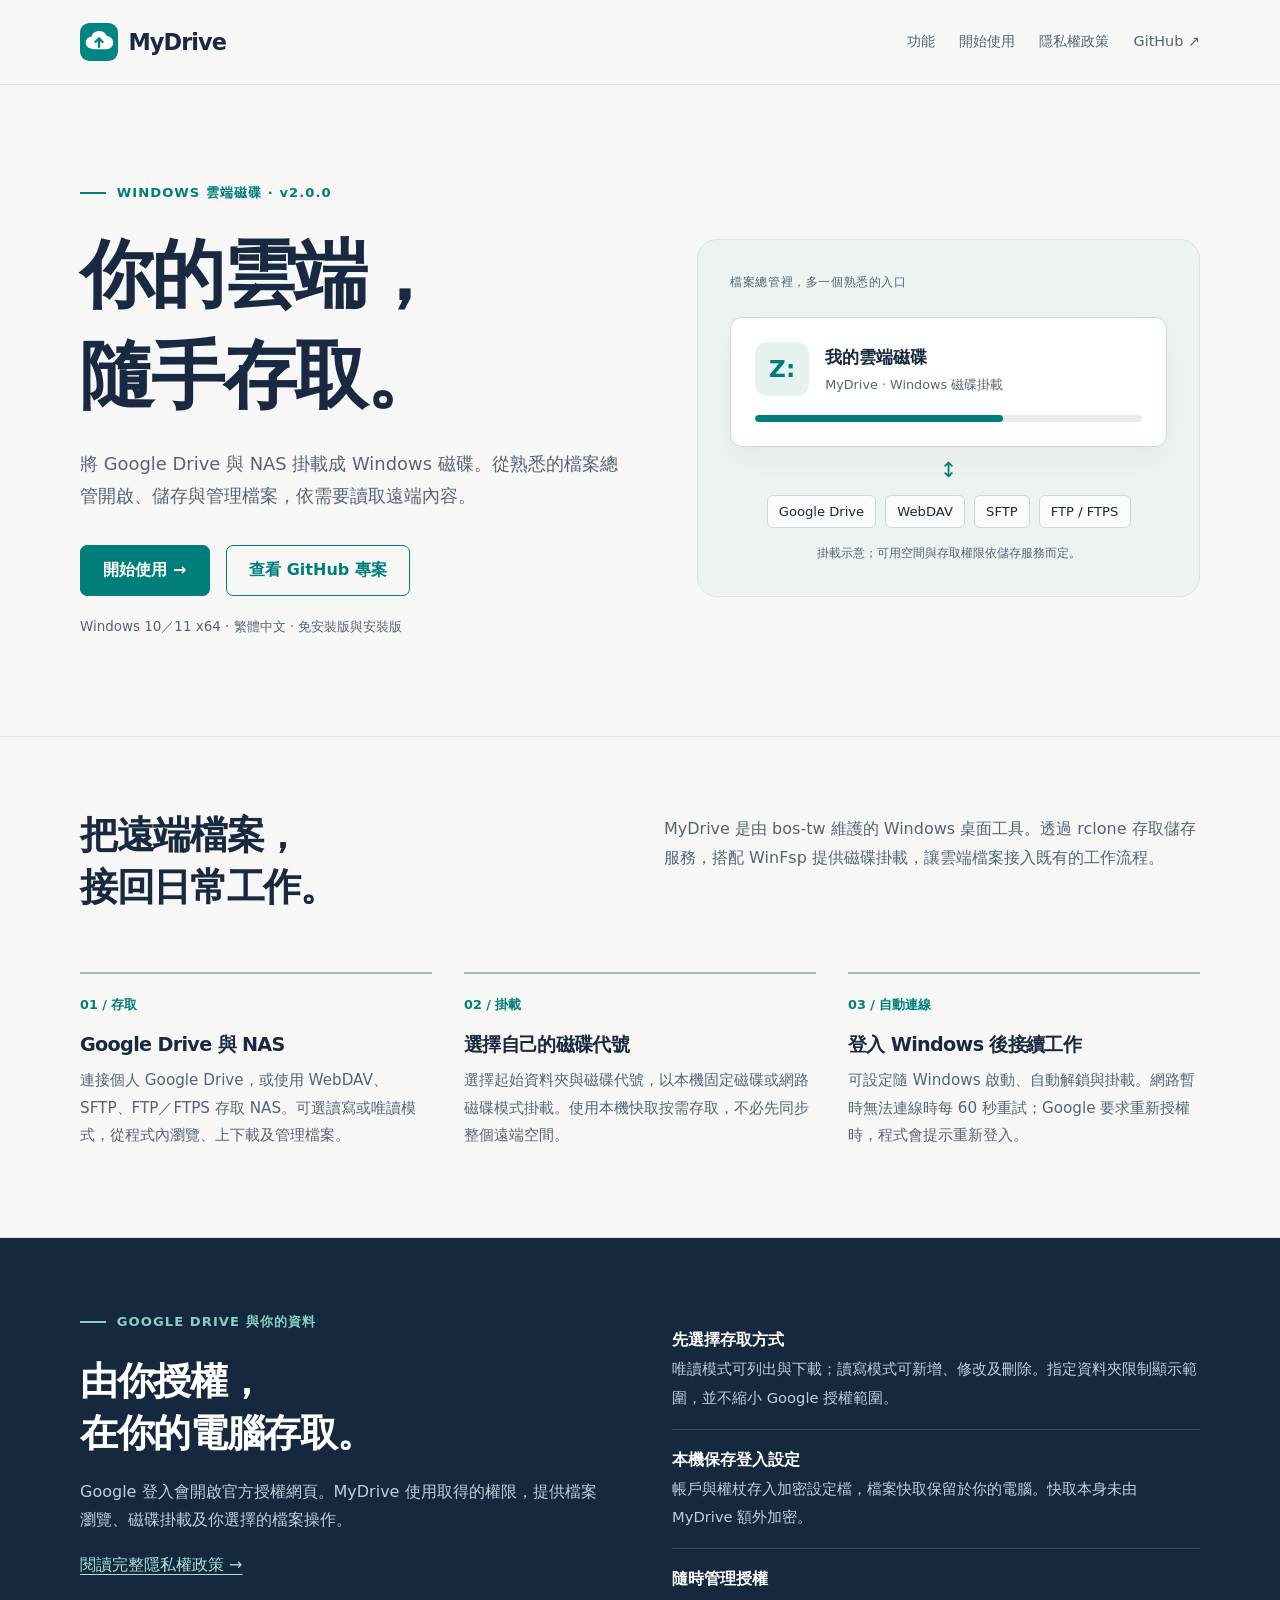
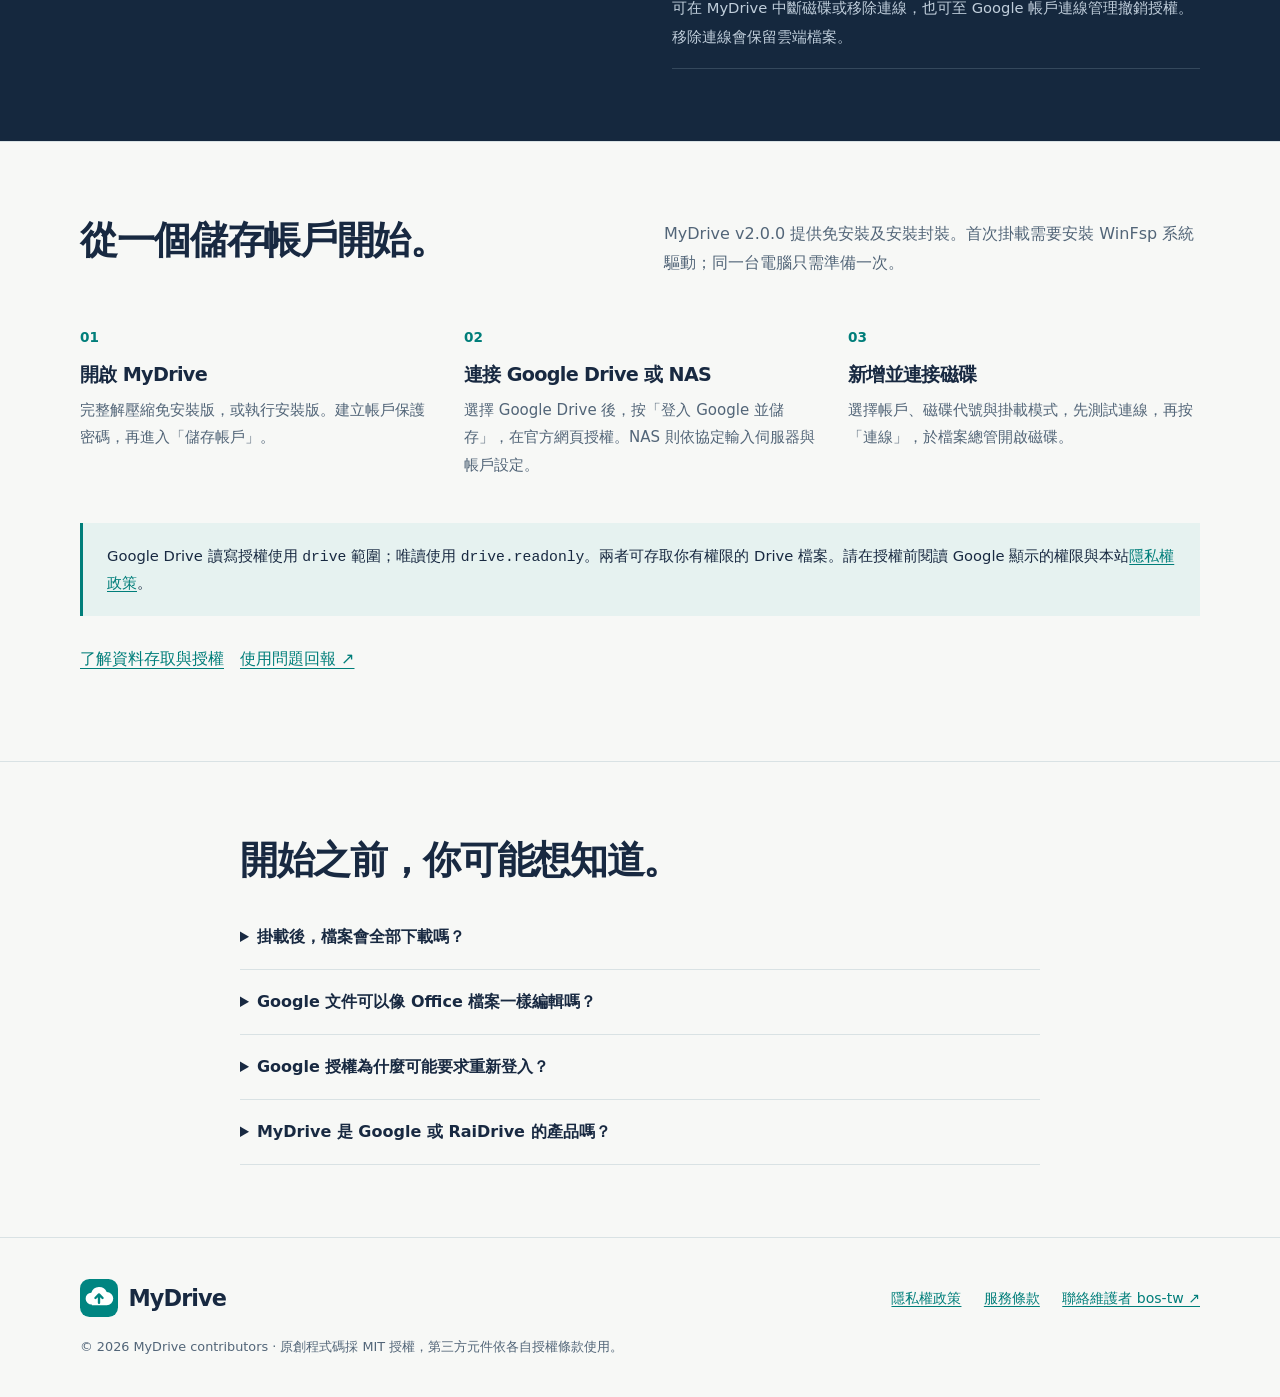
==== index.html @ ad2eb2c5 "Publish MyDrive website and Google OAuth policy pages" ====
<!doctype html>
<html lang="zh-Hant">
<head>
  <meta charset="utf-8">
  <meta name="viewport" content="width=device-width, initial-scale=1">
  <meta name="description" content="MyDrive 是 Windows 雲端磁碟工具，連接 Google Drive 與 NAS，透過檔案總管按需存取遠端檔案。提供繁體中文介面、免安裝版與安裝版。">
  <meta name="theme-color" content="#007e7a">
  <title>MyDrive｜你的雲端，隨手存取</title>
  <link rel="icon" href="assets/mydrive.svg" type="image/svg+xml">
  <link rel="stylesheet" href="assets/site.css">
</head>
<body>
  <a class="skip" href="#main">跳至主要內容</a>
  <header class="site-header"><div class="wrap header-inner">
    <a class="brand" href="index.html" aria-label="MyDrive 首頁"><img src="assets/mydrive.svg" alt="" width="38" height="38">MyDrive</a>
    <nav class="nav" aria-label="主要導覽"><a href="#features">功能</a><a href="#start">開始使用</a><a href="privacy.html">隱私權政策</a><a href="https://github.com/bos-tw/mydrive-site">GitHub ↗</a></nav>
  </div></header>
  <main id="main">
    <section class="wrap hero" aria-labelledby="hero-title">
      <div>
        <p class="eyebrow">WINDOWS 雲端磁碟 · v2.0.0</p>
        <h1 id="hero-title">你的雲端，<br>隨手存取。</h1>
        <p class="lead">將 Google Drive 與 NAS 掛載成 Windows 磁碟。從熟悉的檔案總管開啟、儲存與管理檔案，依需要讀取遠端內容。</p>
        <div class="actions"><a class="button" href="#start">開始使用 <span aria-hidden="true">&nbsp;→</span></a><a class="button secondary" href="https://github.com/bos-tw/mydrive-site">查看 GitHub 專案</a></div>
        <p class="small hero-footnote">Windows 10／11 x64 · 繁體中文 · 免安裝版與安裝版</p>
      </div>
      <div class="drive-visual" role="img" aria-label="掛載示意：MyDrive 將 Google Drive、WebDAV、SFTP 或 FTP 連接為 Windows 的 Z 槽。">
        <p class="visual-label">檔案總管裡，多一個熟悉的入口</p>
        <div class="disk-card"><div class="disk-heading"><div class="disk-glyph">Z:</div><div><strong>我的雲端磁碟</strong><span>MyDrive · Windows 磁碟掛載</span></div></div><div class="disk-bar" aria-hidden="true"></div></div>
        <div class="visual-connector" aria-hidden="true">↕</div>
        <div class="services"><span>Google Drive</span><span>WebDAV</span><span>SFTP</span><span>FTP / FTPS</span></div>
        <p class="visual-note">掛載示意；可用空間與存取權限依儲存服務而定。</p>
      </div>
    </section>
    <section id="features" class="section"><div class="wrap">
      <div class="section-intro"><h2>把遠端檔案，<br>接回日常工作。</h2><p>MyDrive 是由 bos-tw 維護的 Windows 桌面工具。透過 rclone 存取儲存服務，搭配 WinFsp 提供磁碟掛載，讓雲端檔案接入既有的工作流程。</p></div>
      <div class="features">
        <article class="feature"><span class="number">01 / 存取</span><h3>Google Drive 與 NAS</h3><p>連接個人 Google Drive，或使用 WebDAV、SFTP、FTP／FTPS 存取 NAS。可選讀寫或唯讀模式，從程式內瀏覽、上下載及管理檔案。</p></article>
        <article class="feature"><span class="number">02 / 掛載</span><h3>選擇自己的磁碟代號</h3><p>選擇起始資料夾與磁碟代號，以本機固定磁碟或網路磁碟模式掛載。使用本機快取按需存取，不必先同步整個遠端空間。</p></article>
        <article class="feature"><span class="number">03 / 自動連線</span><h3>登入 Windows 後接續工作</h3><p>可設定隨 Windows 啟動、自動解鎖與掛載。網路暫時無法連線時每 60 秒重試；Google 要求重新授權時，程式會提示重新登入。</p></article>
      </div>
    </div></section>
    <section class="section data-section" aria-labelledby="data-title"><div class="wrap data-grid">
      <div><p class="eyebrow">GOOGLE DRIVE 與你的資料</p><h2 id="data-title">由你授權，<br>在你的電腦存取。</h2><p>Google 登入會開啟官方授權網頁。MyDrive 使用取得的權限，提供檔案瀏覽、磁碟掛載及你選擇的檔案操作。</p><a href="privacy.html">閱讀完整隱私權政策 →</a></div>
      <ul class="data-list">
        <li><strong>先選擇存取方式</strong><span>唯讀模式可列出與下載；讀寫模式可新增、修改及刪除。指定資料夾限制顯示範圍，並不縮小 Google 授權範圍。</span></li>
        <li><strong>本機保存登入設定</strong><span>帳戶與權杖存入加密設定檔，檔案快取保留於你的電腦。快取本身未由 MyDrive 額外加密。</span></li>
        <li><strong>隨時管理授權</strong><span>可在 MyDrive 中斷磁碟或移除連線，也可至 Google 帳戶連線管理撤銷授權。移除連線會保留雲端檔案。</span></li>
      </ul>
    </div></section>
    <section id="start" class="section"><div class="wrap">
      <div class="section-intro"><h2>從一個儲存帳戶開始。</h2><p>MyDrive v2.0.0 提供免安裝及安裝封裝。首次掛載需要安裝 WinFsp 系統驅動；同一台電腦只需準備一次。</p></div>
      <ol class="steps">
        <li><h3>開啟 MyDrive</h3><p>完整解壓縮免安裝版，或執行安裝版。建立帳戶保護密碼，再進入「儲存帳戶」。</p></li>
        <li><h3>連接 Google Drive 或 NAS</h3><p>選擇 Google Drive 後，按「登入 Google 並儲存」，在官方網頁授權。NAS 則依協定輸入伺服器與帳戶設定。</p></li>
        <li><h3>新增並連接磁碟</h3><p>選擇帳戶、磁碟代號與掛載模式，先測試連線，再按「連線」，於檔案總管開啟磁碟。</p></li>
      </ol>
      <div class="notice"><p>Google Drive 讀寫授權使用 <code>drive</code> 範圍；唯讀使用 <code>drive.readonly</code>。兩者可存取你有權限的 Drive 檔案。請在授權前閱讀 Google 顯示的權限與本站<a href="privacy.html">隱私權政策</a>。</p></div>
      <p><a href="privacy.html">了解資料存取與授權</a>　<a href="https://github.com/bos-tw/mydrive-site/issues">使用問題回報 ↗</a></p>
    </div></section>
    <section class="section"><div class="wrap faq"><h2>開始之前，你可能想知道。</h2>
      <details><summary>掛載後，檔案會全部下載嗎？</summary><p>MyDrive 使用按需存取與本機讀寫快取，不會預先同步全部遠端資料。已開啟的內容與待上傳修改可能留在本機快取；遠端檔案通常仍需網路才能存取。</p></details>
      <details><summary>Google 文件可以像 Office 檔案一樣編輯嗎？</summary><p>Google 原生文件預設隱藏，可選擇顯示 Office／PDF 等匯出格式。原生協作編輯請使用 Google 網頁；一般儲存在 Drive 的 Office 檔案可依授權正常讀寫。</p></details>
      <details><summary>Google 授權為什麼可能要求重新登入？</summary><p>測試模式取得的 Drive 更新權杖有 7 天期限，需由應用專案擁有者完成適當的發布設定。正式發布後，撤銷授權、組織政策等仍可能要求重新登入。一般使用者可在帳戶編輯畫面重新授權。</p></details>
      <details><summary>MyDrive 是 Google 或 RaiDrive 的產品嗎？</summary><p>MyDrive 是獨立專案，使用 Google Drive API 連接 Google 儲存服務。Google Drive 及 RaiDrive 的名稱與商標分別屬於其權利人；MyDrive 未宣稱與其合作或獲得其背書。</p></details>
    </div></section>
  </main>
  <footer class="site-footer"><div class="wrap"><div class="footer-top"><a class="brand" href="index.html"><img src="assets/mydrive.svg" alt="" width="38" height="38">MyDrive</a><div class="footer-links"><a href="privacy.html">隱私權政策</a><a href="terms.html">服務條款</a><a href="https://github.com/bos-tw">聯絡維護者 bos-tw ↗</a></div></div><p>© 2026 MyDrive contributors · 原創程式碼採 MIT 授權，第三方元件依各自授權條款使用。</p></div></footer>
</body>
</html>
---- assets/site.css ----
:root{color-scheme:light;--ink:#182941;--muted:#526578;--paper:#f7f8f6;--line:#d9e2e4;--teal:#007e7a;--navy:#15283e;--soft:#e6f2f0;--white:#fff}
*{box-sizing:border-box}html{scroll-behavior:smooth;scroll-padding-top:6rem}body{margin:0;background:var(--paper);color:var(--ink);font:16px/1.8 system-ui,-apple-system,"Segoe UI","Microsoft JhengHei",sans-serif}a{color:var(--teal);text-underline-offset:.22em}a:hover{text-decoration-thickness:2px}a:focus-visible,summary:focus-visible{outline:3px solid #b27300;outline-offset:5px;border-radius:3px}h1,h2,h3,p{margin-top:0}h1,h2,h3{line-height:1.35;letter-spacing:-.035em}h1{font-size:clamp(2.7rem,5.8vw,4.7rem);margin-bottom:1.4rem}h2{font-size:clamp(1.8rem,3vw,2.6rem);margin-bottom:1.2rem}h3{font-size:1.2rem;margin-bottom:.6rem}p{margin-bottom:1rem}.wrap{width:min(1120px,calc(100% - 3rem));margin-inline:auto}.skip{position:absolute;left:1rem;top:-5rem;z-index:3;padding:.5rem 1rem;background:var(--white)}.skip:focus{top:1rem}.site-header{border-bottom:1px solid var(--line);background:var(--paper)}.header-inner{min-height:84px;display:flex;align-items:center;justify-content:space-between;gap:1.5rem}.brand{display:inline-flex;align-items:center;gap:.65rem;color:var(--ink);font-size:1.4rem;font-weight:750;text-decoration:none;letter-spacing:-.04em}.brand img{width:38px;height:38px}.nav{display:flex;flex-wrap:wrap;gap:.5rem 1.5rem}.nav a{font-size:.9rem;color:var(--muted);text-decoration:none}.nav a[aria-current=page]{color:var(--teal);font-weight:700}.nav a:hover{text-decoration:underline}.hero{display:grid;grid-template-columns:1.1fr 1fr;align-items:center;gap:4rem;padding-block:6rem 5rem}.eyebrow{display:flex;align-items:center;gap:.7rem;font-size:.82rem;font-weight:700;letter-spacing:.08em;color:var(--teal);margin-bottom:1.3rem}.eyebrow::before{content:"";width:1.6rem;height:2px;background:currentColor}.lead{font-size:1.12rem;color:var(--muted);max-width:40rem}.actions{display:flex;flex-wrap:wrap;align-items:center;gap:1rem;margin-top:2rem}.button{display:inline-flex;align-items:center;justify-content:center;min-height:48px;padding:.65rem 1.4rem;border-radius:7px;border:1px solid var(--teal);text-decoration:none;font-weight:650;background:var(--teal);color:white}.button.secondary{background:transparent;color:var(--teal)}.button:hover{background:#006c68;color:white;text-decoration:none}.small{font-size:.84rem;color:var(--muted)}.hero-footnote{margin-top:1.2rem}.drive-visual{position:relative;padding:2rem;border:1px solid var(--line);border-radius:20px;background:#edf3f1}.visual-label{font-size:.76rem;color:var(--muted);letter-spacing:.05em;margin-bottom:1.4rem}.disk-card{border:1px solid #ccd9d9;border-radius:12px;background:white;padding:1.5rem;box-shadow:0 12px 28px #15283e09}.disk-heading{display:flex;align-items:center;gap:1rem}.disk-glyph{display:grid;place-items:center;flex-shrink:0;width:54px;height:54px;border-radius:12px;background:var(--soft);color:var(--teal);font-weight:750;font-size:1.45rem}.disk-heading strong{font-size:1.08rem}.disk-heading span{display:block;color:var(--muted);font-size:.8rem}.disk-bar{height:7px;margin-top:1.2rem;border-radius:5px;background:#e5eeed;overflow:hidden}.disk-bar::before{display:block;content:"";height:100%;width:64%;background:var(--teal);border-radius:5px}.visual-connector{display:grid;place-items:center;height:3rem;color:var(--teal);font-size:1.3rem}.services{display:flex;flex-wrap:wrap;justify-content:center;gap:.55rem}.services span{border:1px solid #cbdad8;border-radius:6px;padding:.25rem .7rem;background:#f8fbfa;font-size:.82rem}.visual-note{font-size:.75rem;text-align:center;color:var(--muted);margin:.9rem 0 0}.section{padding-block:4.5rem;border-top:1px solid var(--line)}.section-intro{display:grid;grid-template-columns:1fr 1fr;gap:3rem;align-items:start;margin-bottom:2.5rem}.section-intro p{color:var(--muted);margin:.4rem 0}.features{display:grid;grid-template-columns:repeat(3,1fr);gap:2rem}.feature{padding-top:1.2rem;border-top:2px solid #9ebeb9}.feature .number{display:block;color:var(--teal);font-size:.8rem;font-weight:700;margin-bottom:1rem}.feature p{color:var(--muted);font-size:.95rem}.data-section{background:var(--navy);color:white}.data-section .eyebrow{color:#86d0c4}.data-section p{color:#c0cedb}.data-grid{display:grid;grid-template-columns:1fr 1fr;gap:4rem}.data-section a{color:#a8e4d9}.data-list{list-style:none;padding:0;margin:0}.data-list li{padding:1rem 0;border-bottom:1px solid #34485c}.data-list strong{display:block;font-size:1rem}.data-list span{color:#c0cedb;font-size:.92rem}.steps{display:grid;grid-template-columns:repeat(3,1fr);gap:2rem;list-style:none;padding:0;counter-reset:step}.steps li{counter-increment:step}.steps li::before{content:"0" counter(step);display:block;font-size:.85rem;color:var(--teal);font-weight:750;margin-bottom:.8rem}.steps p{color:var(--muted);font-size:.94rem}.notice{padding:1.2rem 1.5rem;border-left:3px solid var(--teal);background:var(--soft);font-size:.92rem;margin-block:1.8rem}.notice p:last-child{margin-bottom:0}.faq{max-width:800px}.faq details{border-bottom:1px solid var(--line);padding:1.1rem 0}.faq summary{cursor:pointer;font-weight:650}.faq details p{color:var(--muted);margin:1rem 0 0}.site-footer{padding-block:2.5rem;border-top:1px solid var(--line)}.footer-top{display:flex;justify-content:space-between;align-items:center;gap:2rem}.footer-links{display:flex;flex-wrap:wrap;gap:.5rem 1.4rem;font-size:.88rem}.site-footer p{margin:1rem 0 0;font-size:.8rem;color:var(--muted)}.article{max-width:800px;padding-block:4rem 5rem}.article h1{font-size:clamp(2.1rem,5vw,3.2rem);margin-bottom:1rem}.article h2{font-size:1.5rem;margin-top:2.8rem}.article h3{font-size:1.1rem;margin-top:1.8rem}.article .subtitle{font-size:1.05rem;color:var(--muted)}.article .updated{font-size:.83rem;color:var(--muted);margin-bottom:2rem}.article ul,.article ol{padding-left:1.4rem}.article li{margin-bottom:.5rem}.article code{font-size:.86em;overflow-wrap:anywhere;background:#eaf0ee;padding:.1em .25em;border-radius:3px}.table-scroll{overflow-x:auto}table{width:100%;border-collapse:collapse;margin-block:1.3rem;font-size:.92rem}th,td{text-align:left;vertical-align:top;padding:.9rem;border-bottom:1px solid var(--line)}th{background:#eaf0ee}td code{white-space:normal}.article-nav{display:flex;gap:.7rem 1.5rem;flex-wrap:wrap;padding:1rem 0;border-block:1px solid var(--line);font-size:.9rem}.back-link{display:inline-block;margin-top:2.5rem}
@media(max-width:800px){.hero{grid-template-columns:1fr;padding-block:3.5rem;gap:2.5rem}.drive-visual{max-width:540px;width:100%}.section{padding-block:3rem}.section-intro,.data-grid{grid-template-columns:1fr;gap:1rem}.features,.steps{grid-template-columns:1fr;gap:1.5rem}.section-intro{margin-bottom:1.7rem}.data-grid{gap:2rem}.feature{padding-top:1rem}.feature .number{margin-bottom:.6rem}.footer-top{align-items:flex-start;flex-direction:column;gap:1.2rem}.article{padding-block:2.5rem 3rem}}
@media(max-width:480px){.wrap{width:calc(100% - 2rem)}.header-inner{align-items:flex-start;flex-direction:column;gap:.6rem;padding-block:1rem}.nav{gap:.5rem 1rem}.nav a{font-size:.82rem}h1{font-size:2.8rem}.hero{padding-block:2.5rem}.drive-visual{padding:1.2rem}.disk-card{padding:1.2rem}.button{padding-inline:1rem}.article h1{font-size:2.2rem}th,td{padding:.65rem}}
@media(prefers-reduced-motion:reduce){html{scroll-behavior:auto}}
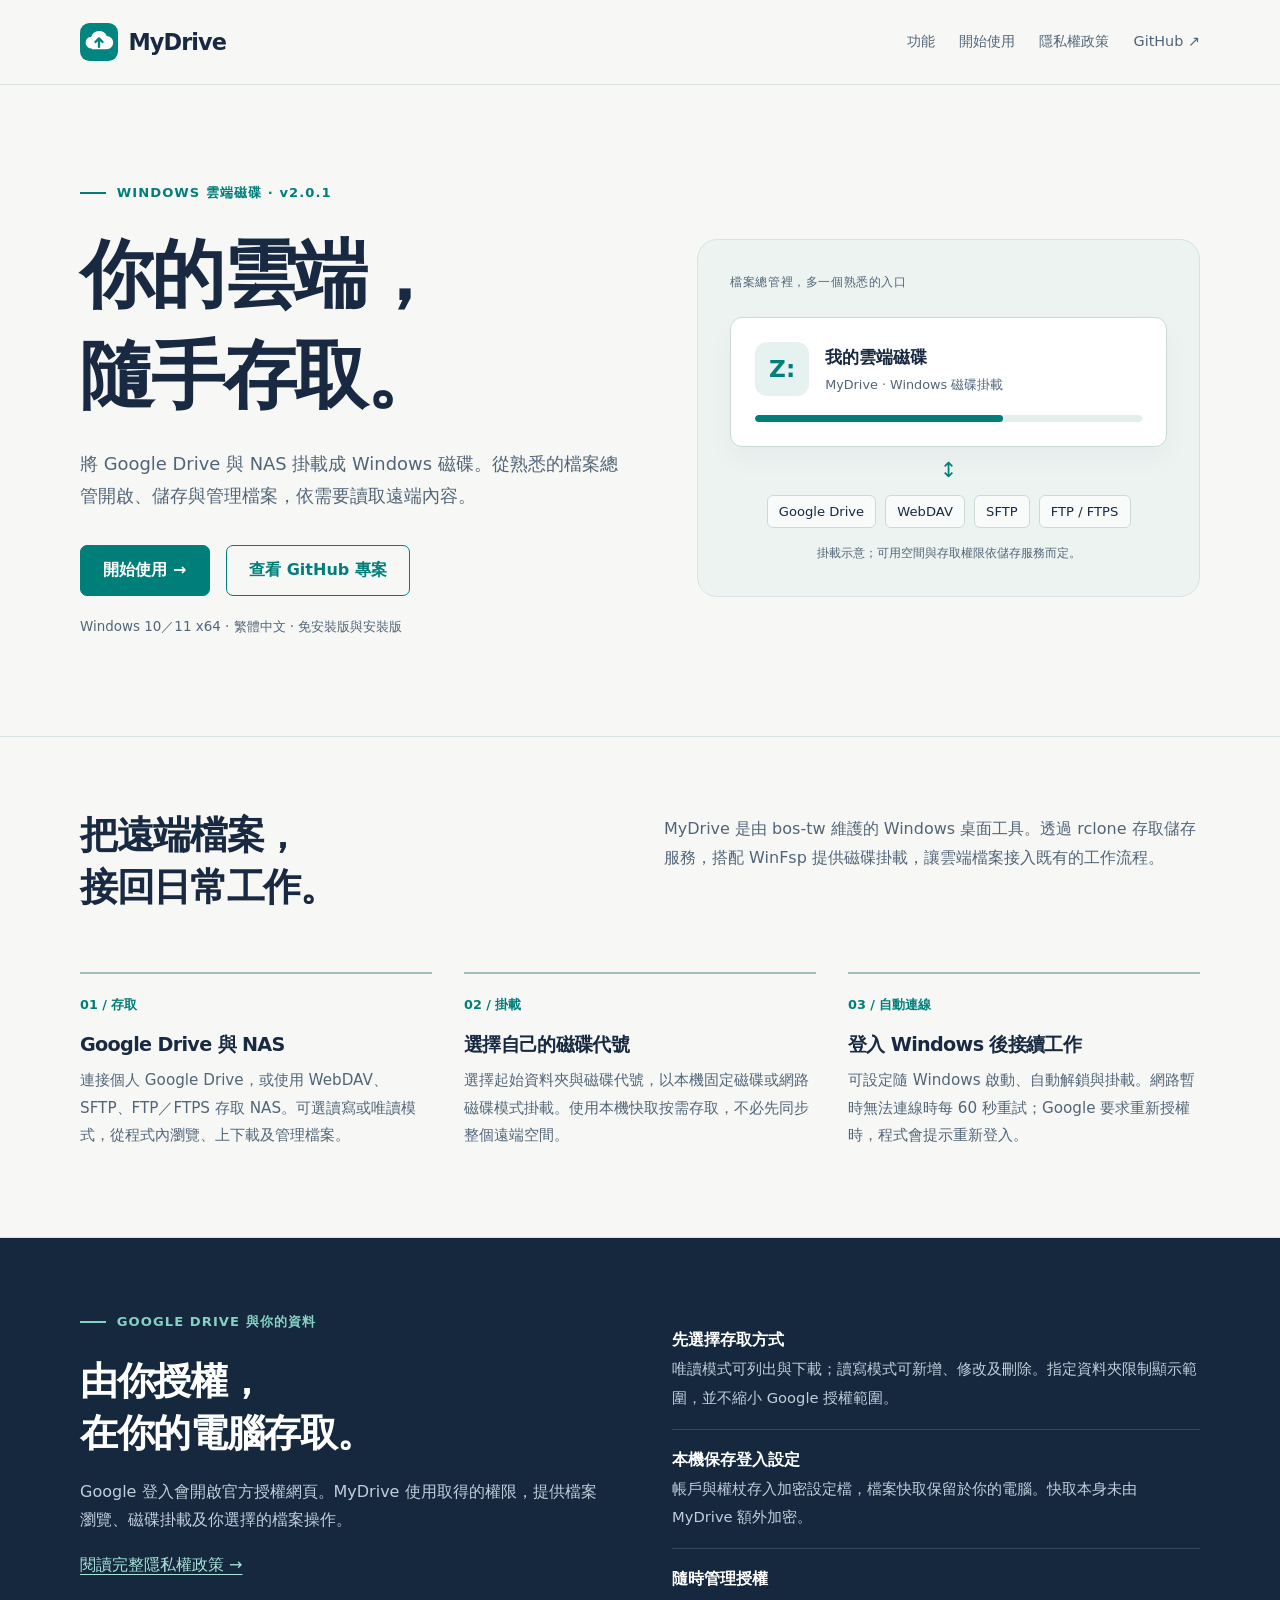
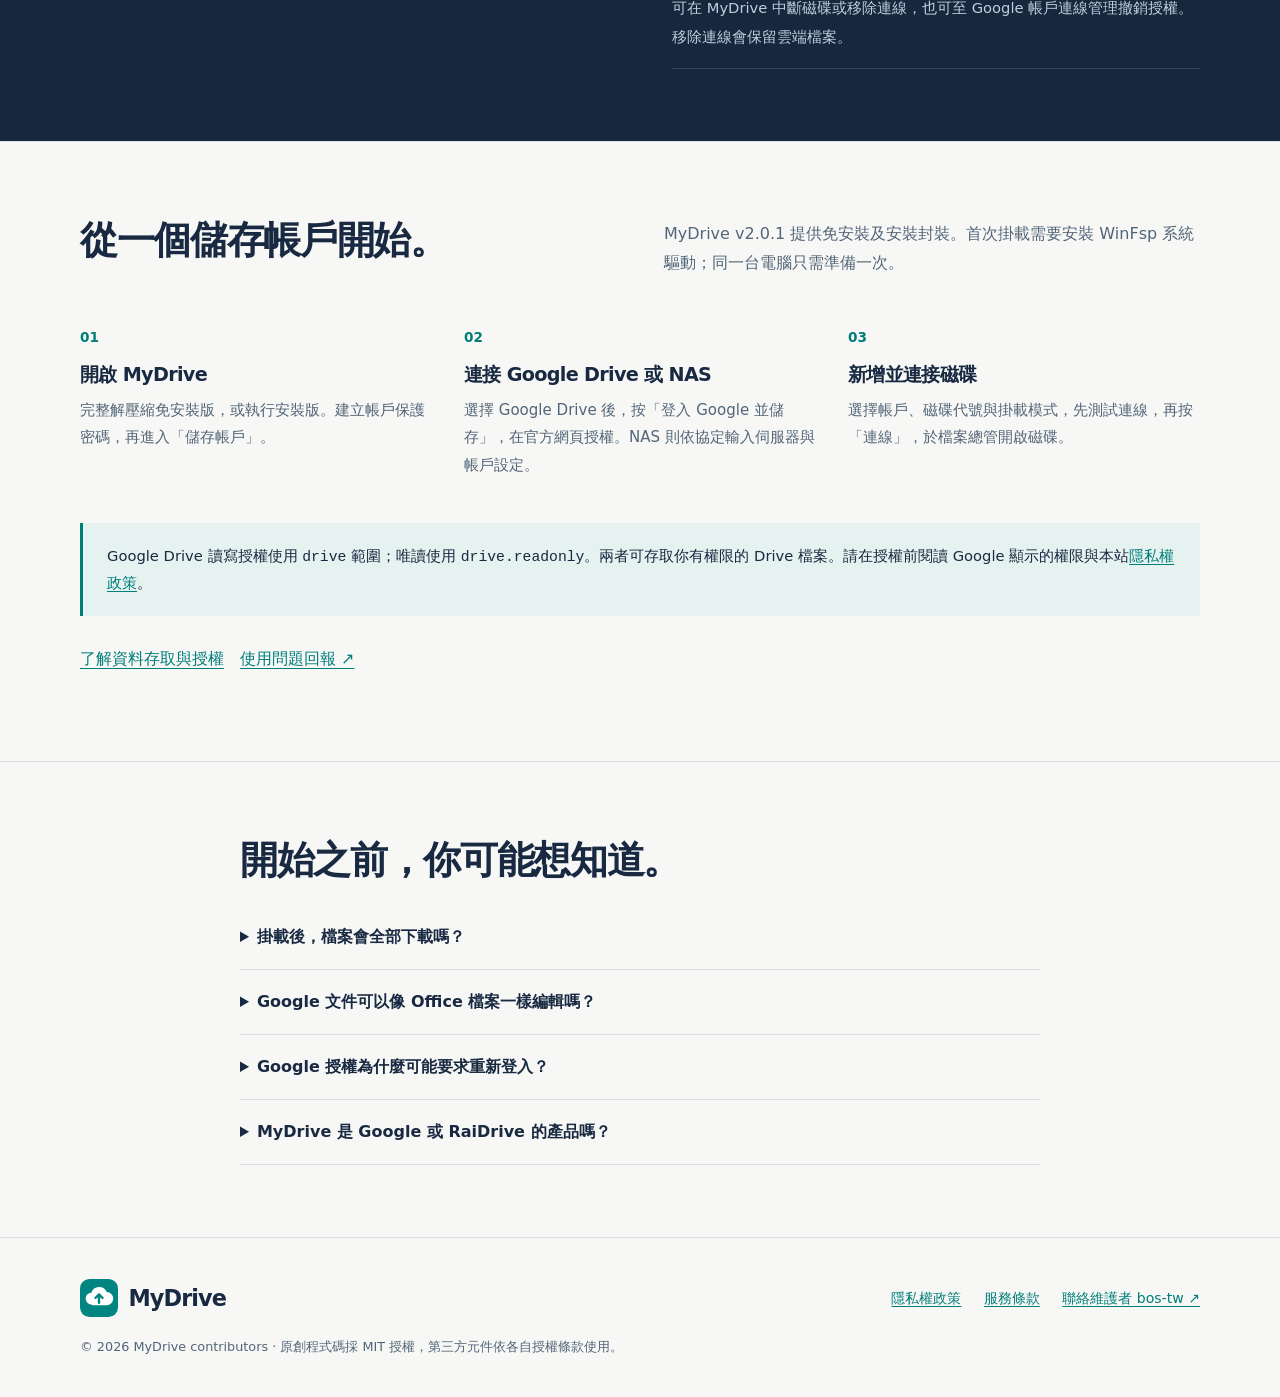
==== commit e1129312: "Update MyDrive website version to v2.0.1" ====
--- a/index.html
+++ b/index.html
@@ -2,6 +2,7 @@
 <html lang="zh-Hant">
 <head>
   <meta charset="utf-8">
+  <meta name="google-site-verification" content="CgqaXCZgczDCqkZSCcp78s5PMd5UEdSe1FcpeSTy7pg" />
   <meta name="viewport" content="width=device-width, initial-scale=1">
   <meta name="description" content="MyDrive 是 Windows 雲端磁碟工具，連接 Google Drive 與 NAS，透過檔案總管按需存取遠端檔案。提供繁體中文介面、免安裝版與安裝版。">
   <meta name="theme-color" content="#007e7a">
@@ -18,7 +19,7 @@
   <main id="main">
     <section class="wrap hero" aria-labelledby="hero-title">
       <div>
-        <p class="eyebrow">WINDOWS 雲端磁碟 · v2.0.0</p>
+        <p class="eyebrow">WINDOWS 雲端磁碟 · v2.0.1</p>
         <h1 id="hero-title">你的雲端，<br>隨手存取。</h1>
         <p class="lead">將 Google Drive 與 NAS 掛載成 Windows 磁碟。從熟悉的檔案總管開啟、儲存與管理檔案，依需要讀取遠端內容。</p>
         <div class="actions"><a class="button" href="#start">開始使用 <span aria-hidden="true">&nbsp;→</span></a><a class="button secondary" href="https://github.com/bos-tw/mydrive-site">查看 GitHub 專案</a></div>
@@ -49,7 +50,7 @@
       </ul>
     </div></section>
     <section id="start" class="section"><div class="wrap">
-      <div class="section-intro"><h2>從一個儲存帳戶開始。</h2><p>MyDrive v2.0.0 提供免安裝及安裝封裝。首次掛載需要安裝 WinFsp 系統驅動；同一台電腦只需準備一次。</p></div>
+      <div class="section-intro"><h2>從一個儲存帳戶開始。</h2><p>MyDrive v2.0.1 提供免安裝及安裝封裝。首次掛載需要安裝 WinFsp 系統驅動；同一台電腦只需準備一次。</p></div>
       <ol class="steps">
         <li><h3>開啟 MyDrive</h3><p>完整解壓縮免安裝版，或執行安裝版。建立帳戶保護密碼，再進入「儲存帳戶」。</p></li>
         <li><h3>連接 Google Drive 或 NAS</h3><p>選擇 Google Drive 後，按「登入 Google 並儲存」，在官方網頁授權。NAS 則依協定輸入伺服器與帳戶設定。</p></li>
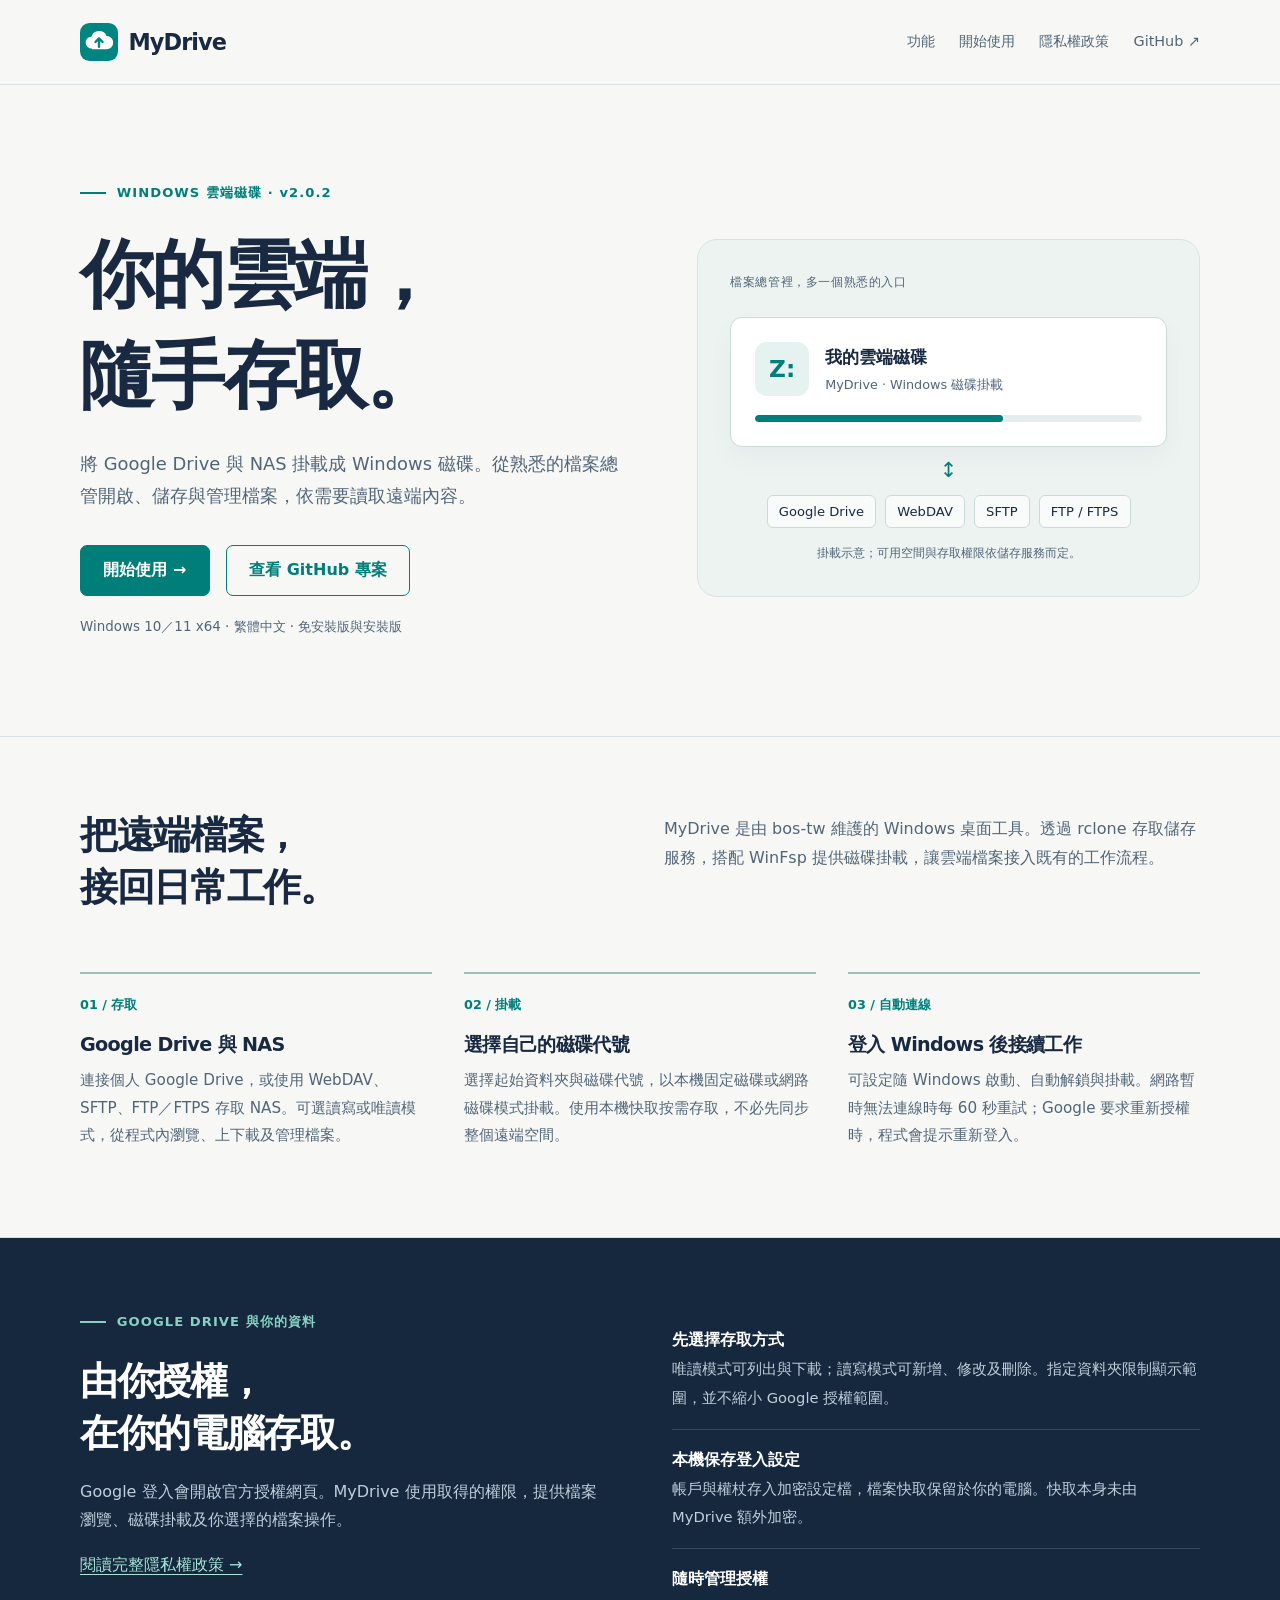
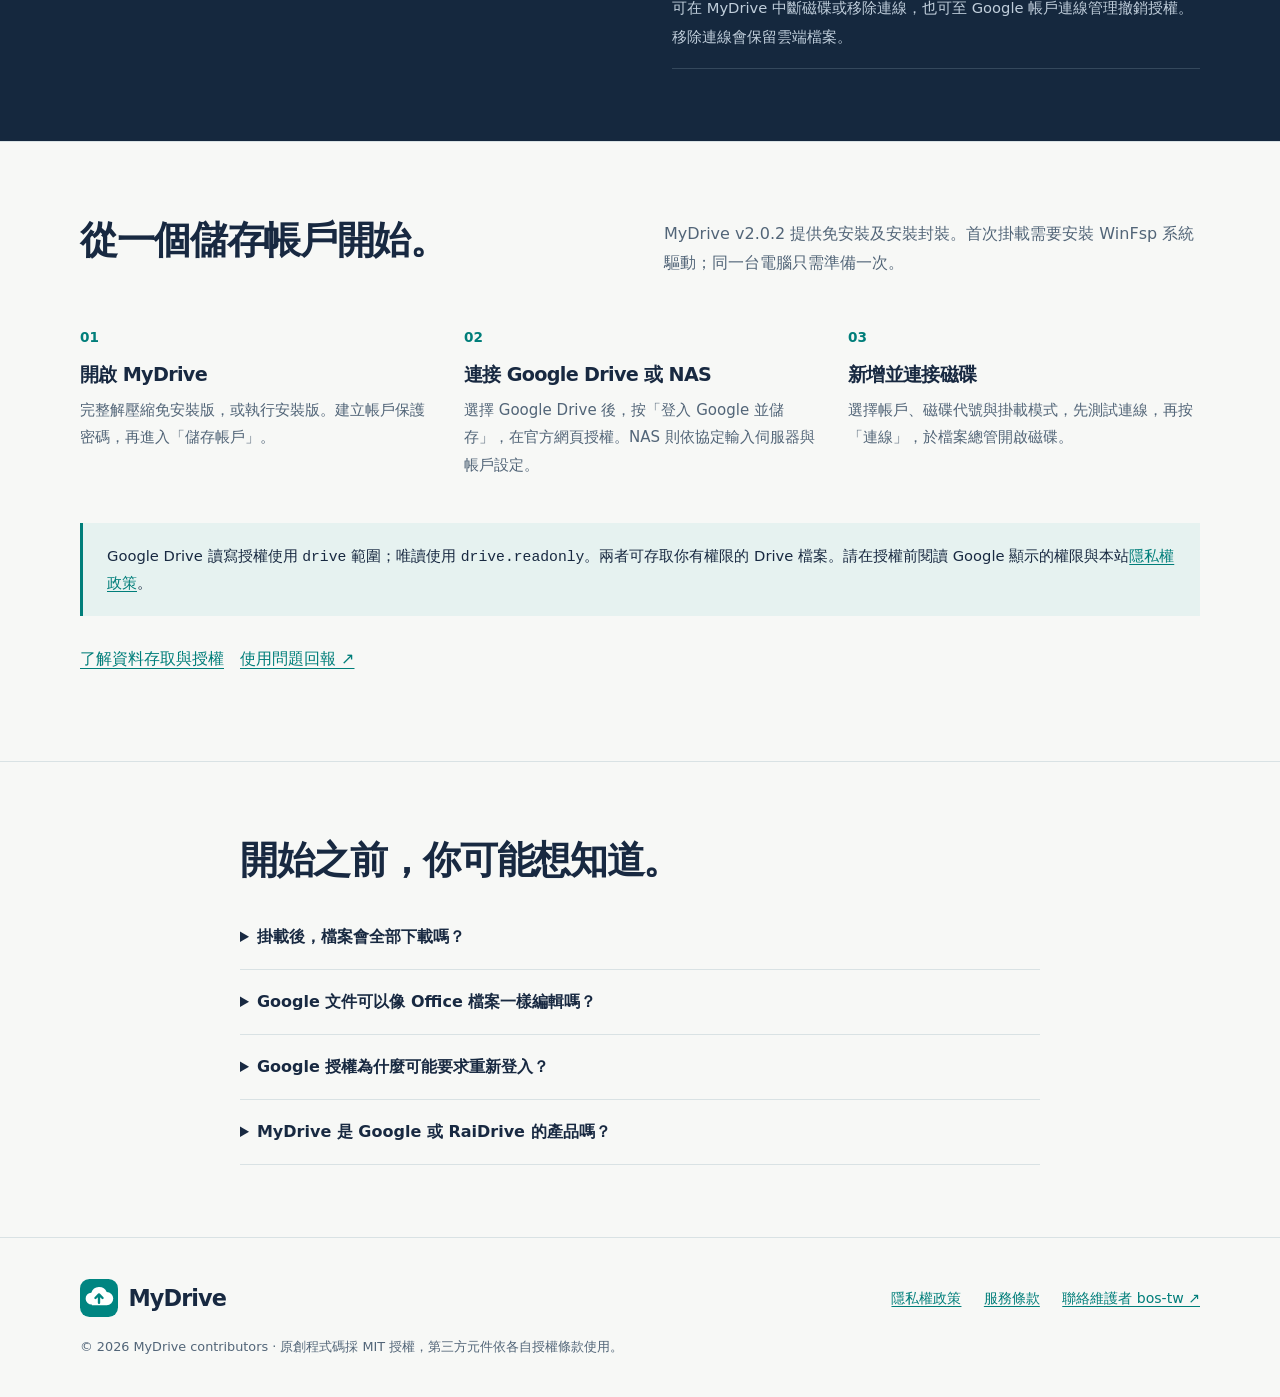
==== commit d1992d58: "Update MyDrive website for v2.0.2" ====
--- a/index.html
+++ b/index.html
@@ -19,7 +19,7 @@
   <main id="main">
     <section class="wrap hero" aria-labelledby="hero-title">
       <div>
-        <p class="eyebrow">WINDOWS 雲端磁碟 · v2.0.1</p>
+        <p class="eyebrow">WINDOWS 雲端磁碟 · v2.0.2</p>
         <h1 id="hero-title">你的雲端，<br>隨手存取。</h1>
         <p class="lead">將 Google Drive 與 NAS 掛載成 Windows 磁碟。從熟悉的檔案總管開啟、儲存與管理檔案，依需要讀取遠端內容。</p>
         <div class="actions"><a class="button" href="#start">開始使用 <span aria-hidden="true">&nbsp;→</span></a><a class="button secondary" href="https://github.com/bos-tw/mydrive-site">查看 GitHub 專案</a></div>
@@ -50,7 +50,7 @@
       </ul>
     </div></section>
     <section id="start" class="section"><div class="wrap">
-      <div class="section-intro"><h2>從一個儲存帳戶開始。</h2><p>MyDrive v2.0.1 提供免安裝及安裝封裝。首次掛載需要安裝 WinFsp 系統驅動；同一台電腦只需準備一次。</p></div>
+      <div class="section-intro"><h2>從一個儲存帳戶開始。</h2><p>MyDrive v2.0.2 提供免安裝及安裝封裝。首次掛載需要安裝 WinFsp 系統驅動；同一台電腦只需準備一次。</p></div>
       <ol class="steps">
         <li><h3>開啟 MyDrive</h3><p>完整解壓縮免安裝版，或執行安裝版。建立帳戶保護密碼，再進入「儲存帳戶」。</p></li>
         <li><h3>連接 Google Drive 或 NAS</h3><p>選擇 Google Drive 後，按「登入 Google 並儲存」，在官方網頁授權。NAS 則依協定輸入伺服器與帳戶設定。</p></li>
